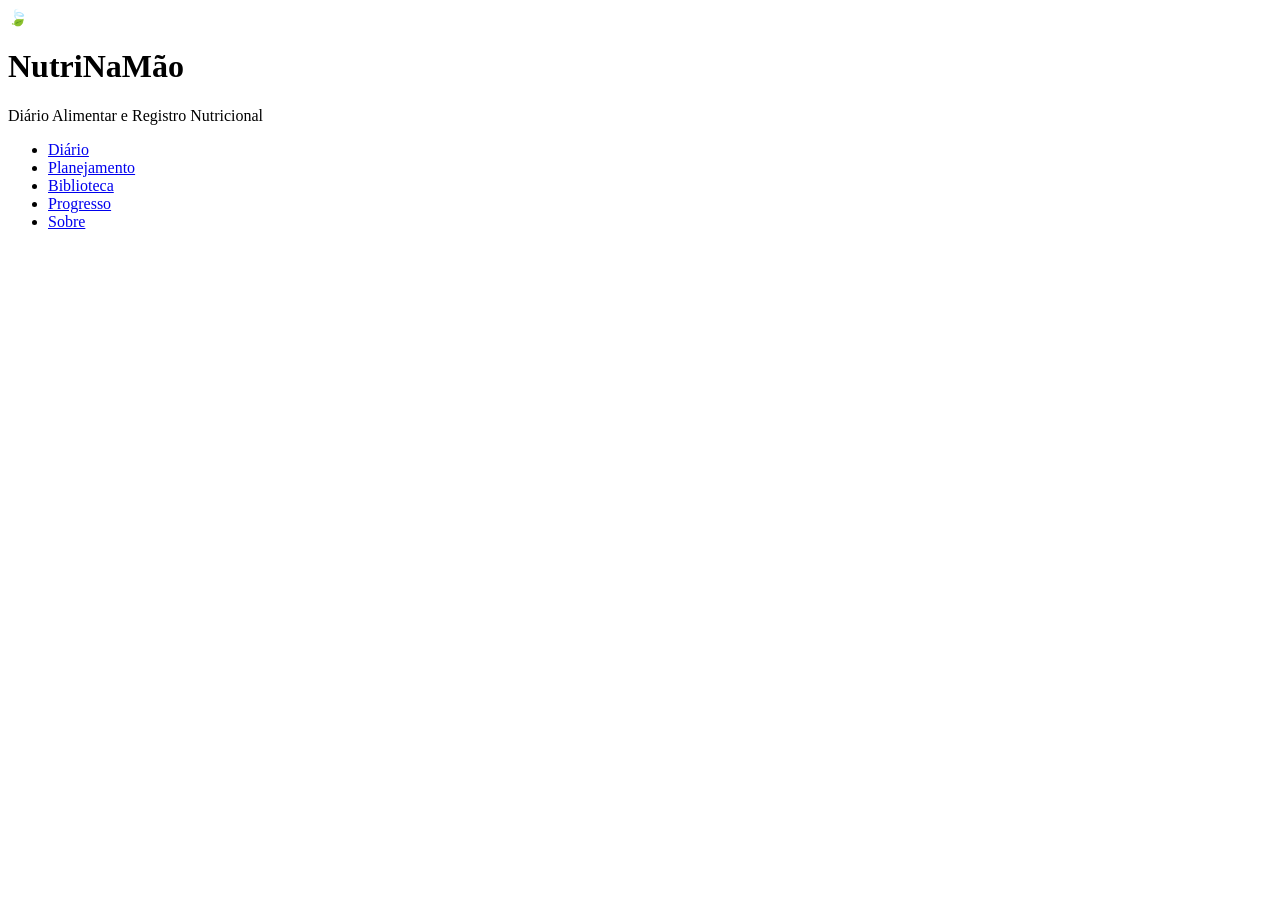
==== biblioteca.html @ c9728d09 "feat: adiciona a página da biblioteca e o corpo inicial" ====
<!DOCTYPE html>
<html lang="pt-BR">
<head>
  <meta charset="UTF-8">
  <meta name="viewport" content="width=device-width, initial-scale=1.0">
  <title>NutriNaMão - Biblioteca Nutricional</title>
</head>
<body>

  <!-- CABEÇALHO / NAVBAR -->
  <header>
    <div>
      <span>🍃</span>
      <h1>NutriNaMão</h1>
      <p>Diário Alimentar e Registro Nutricional</p>
    </div>
    
    <nav>
      <ul>
        <li><a href="index.html">Diário</a></li>
        <li><a href="planejamento.html">Planejamento</a></li>
        <li><a href="biblioteca.html">Biblioteca</a></li>
        <li><a href="#">Progresso</a></li>
        <li><a href="#">Sobre</a></li>
      </ul>
    </nav>
  </header>

  <!-- CONTEÚDO PRINCIPAL -->
  <main>
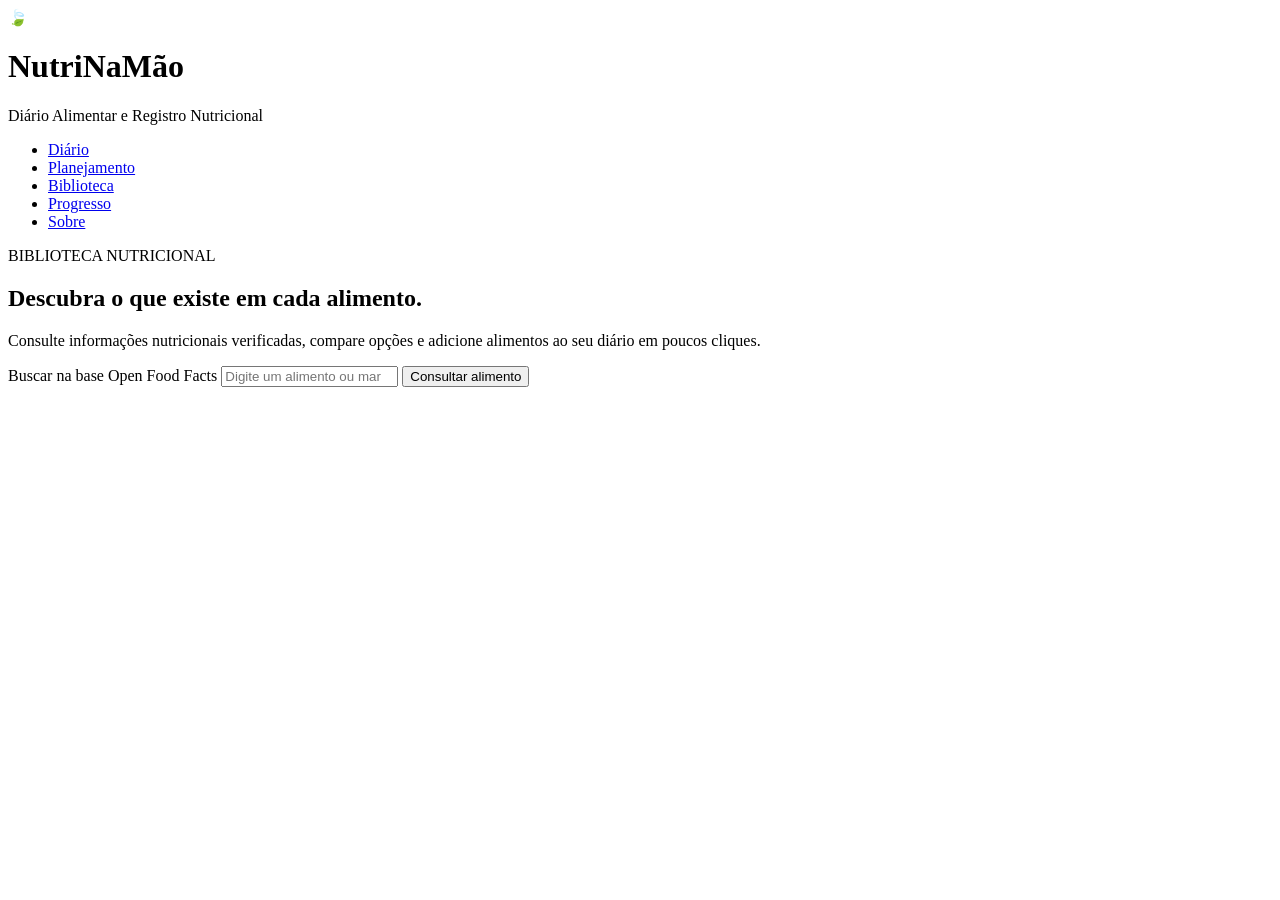
==== commit 7f3136d2: "feat: adiciona cabeçalho e barra de pesquisa" ====
--- a/biblioteca.html
+++ b/biblioteca.html
@@ -27,4 +27,20 @@
   </header>
 
   <!-- CONTEÚDO PRINCIPAL -->
-  <main>+  <main>
+    
+    <!-- CABEÇALHO DA PÁGINA -->
+    <section>
+      <p>BIBLIOTECA NUTRICIONAL</p>
+      <h2>Descubra o que existe em cada alimento.</h2>
+      <p>Consulte informações nutricionais verificadas, compare opções e adicione alimentos ao seu diário em poucos cliques.</p>
+    </section>
+
+    <!-- BARRA DE PESQUISA -->
+    <section>
+      <form>
+        <label for="busca-alimento">Buscar na base Open Food Facts</label>
+        <input type="search" id="busca-alimento" name="busca" placeholder="Digite um alimento ou marca...">
+        <button type="submit">Consultar alimento</button>
+      </form>
+    </section>
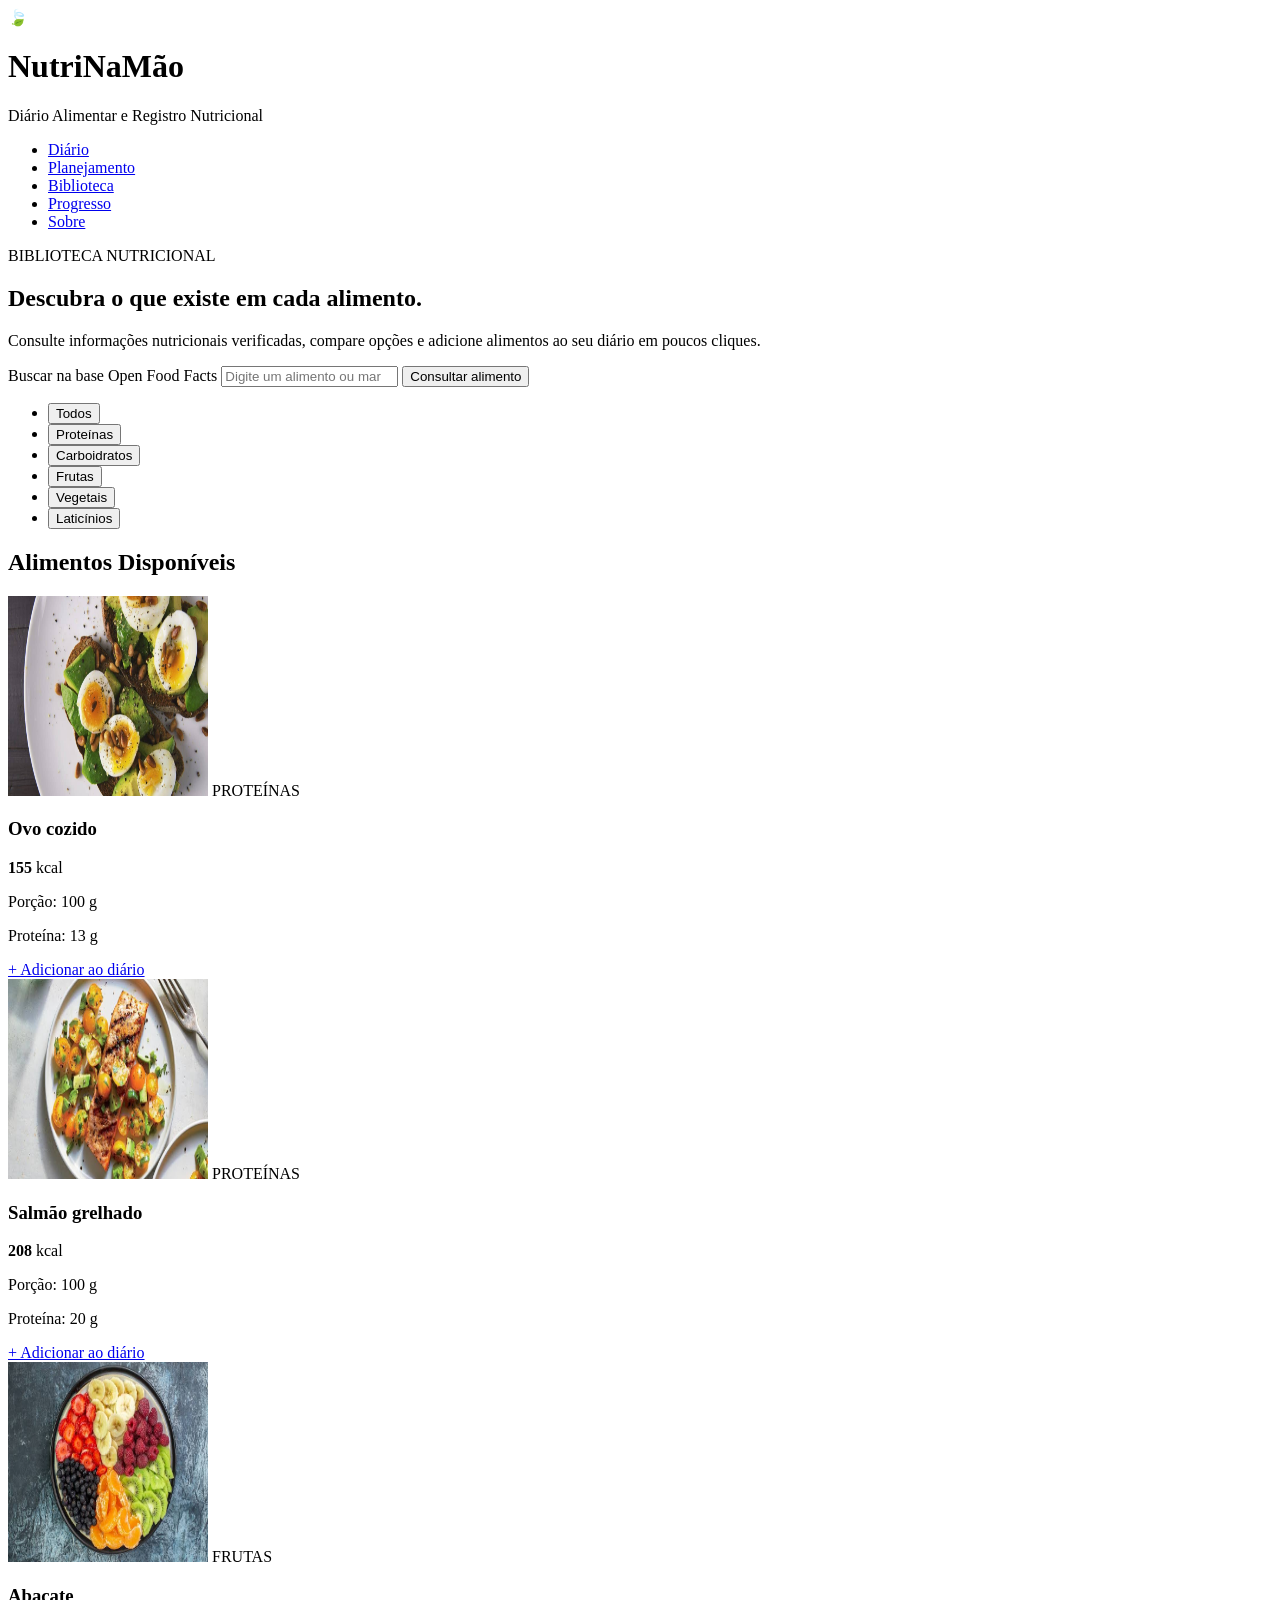
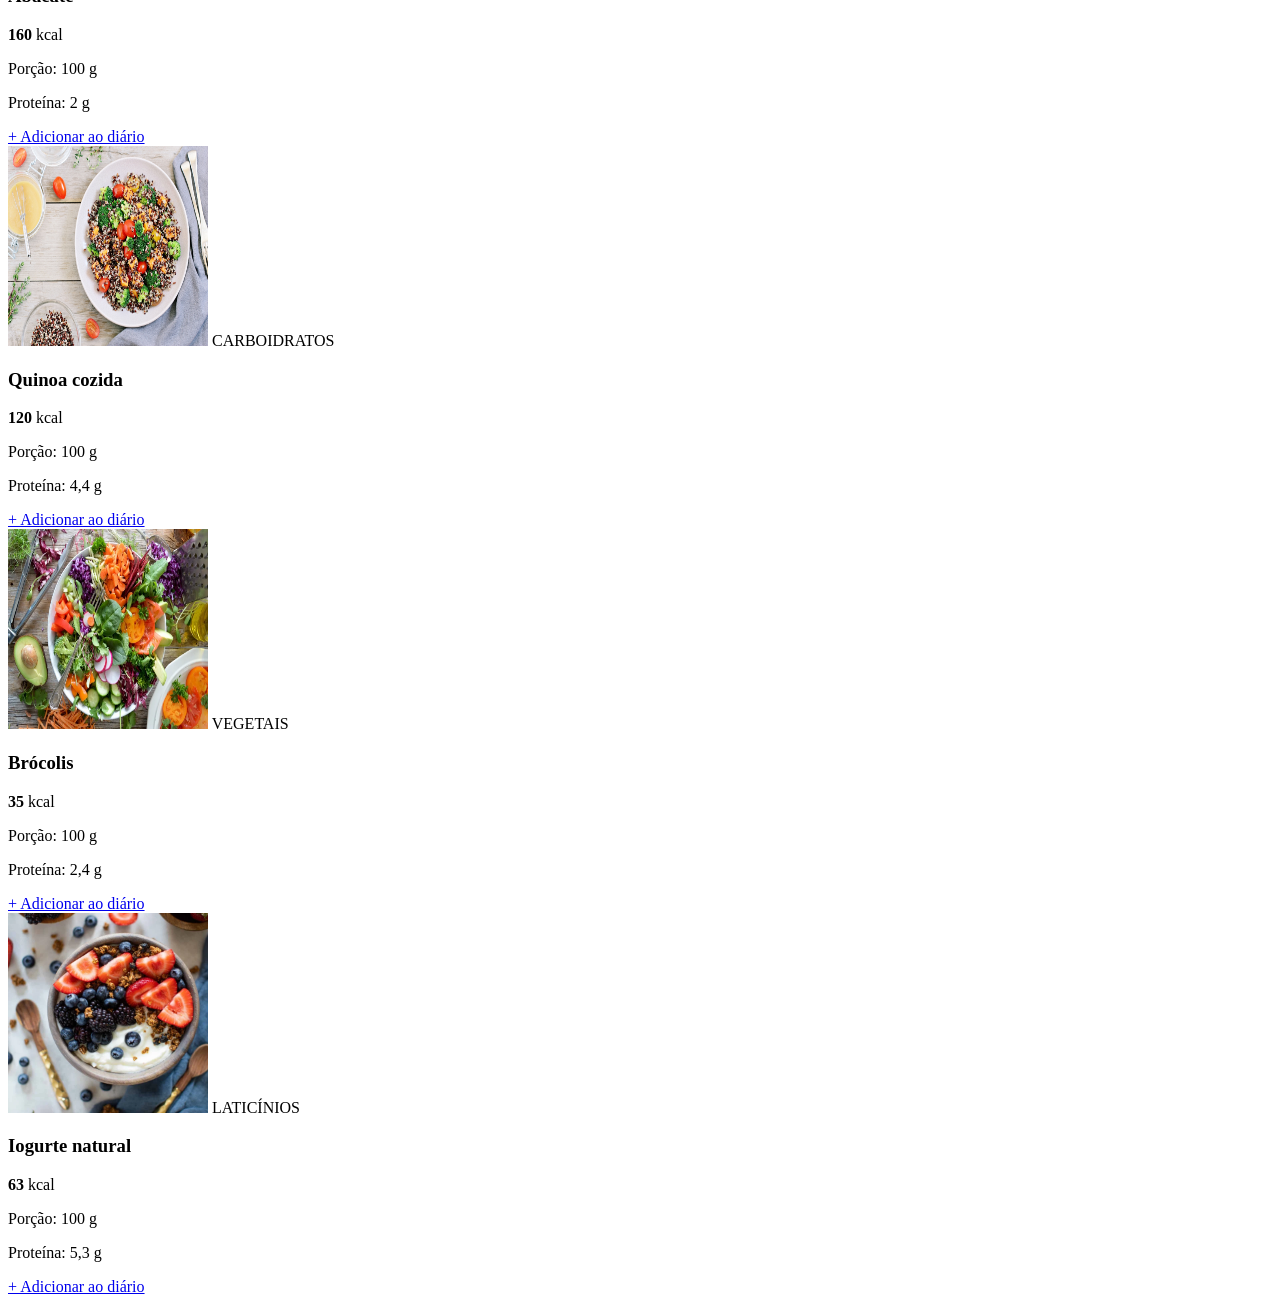
==== commit cbb2c58f: "feat:adiciona filtros de categorias e lista de alimentos" ====
--- a/biblioteca.html
+++ b/biblioteca.html
@@ -20,15 +20,15 @@
         <li><a href="index.html">Diário</a></li>
         <li><a href="planejamento.html">Planejamento</a></li>
         <li><a href="biblioteca.html">Biblioteca</a></li>
-        <li><a href="#">Progresso</a></li>
-        <li><a href="#">Sobre</a></li>
+        <li><a href="progresso.html">Progresso</a></li>
+        <li><a href="sobre.html">Sobre</a></li>
       </ul>
     </nav>
   </header>
 
   <!-- CONTEÚDO PRINCIPAL -->
   <main>
-    
+
     <!-- CABEÇALHO DA PÁGINA -->
     <section>
       <p>BIBLIOTECA NUTRICIONAL</p>
@@ -43,4 +43,92 @@
         <input type="search" id="busca-alimento" name="busca" placeholder="Digite um alimento ou marca...">
         <button type="submit">Consultar alimento</button>
       </form>
-    </section>+    </section>
+
+    <!-- FILTROS DE CATEGORIAS -->
+    <section>
+      <nav>
+        <ul>
+          <li><button type="button">Todos</button></li>
+          <li><button type="button">Proteínas</button></li>
+          <li><button type="button">Carboidratos</button></li>
+          <li><button type="button">Frutas</button></li>
+          <li><button type="button">Vegetais</button></li>
+          <li><button type="button">Laticínios</button></li>
+        </ul>
+      </nav>
+    </section>
+
+    <!-- LISTA DE CARDÁPIOS / ALIMENTOS -->
+    <section>
+      <h2>Alimentos Disponíveis</h2>
+
+      <!-- CARD 1 -->
+      <article>
+        <img src="assets/img/foto6.jpg" alt="Ovo cozido" width="200" height="200">
+        <span>PROTEÍNAS</span>
+        <h3>Ovo cozido</h3>
+        <p><strong>155</strong> kcal</p>
+        <p>Porção: 100 g</p>
+        <p>Proteína: 13 g</p>
+        <a href="index.html#cadastro">+ Adicionar ao diário</a>
+      </article>
+
+      <!-- CARD 2 -->
+      <article>
+        <img src="assets/img/foto7.jpg" alt="Salmão grelhado" width="200" height="200">
+        <span>PROTEÍNAS</span>
+        <h3>Salmão grelhado</h3>
+        <p><strong>208</strong> kcal</p>
+        <p>Porção: 100 g</p>
+        <p>Proteína: 20 g</p>
+        <a href="index.html#cadastro">+ Adicionar ao diário</a>
+      </article>
+
+      <!-- CARD 3 -->
+      <article>
+        <img src="assets/img/foto11.jpg" alt="Abacate" width="200" height="200">
+        <span>FRUTAS</span>
+        <h3>Abacate</h3>
+        <p><strong>160</strong> kcal</p>
+        <p>Porção: 100 g</p>
+        <p>Proteína: 2 g</p>
+        <a href="index.html#cadastro">+ Adicionar ao diário</a>
+      </article>
+
+      <!-- CARD 4 -->
+      <article>
+        <img src="assets/img/foto8.jpg" alt="Quinoa cozida" width="200" height="200">
+        <span>CARBOIDRATOS</span>
+        <h3>Quinoa cozida</h3>
+        <p><strong>120</strong> kcal</p>
+        <p>Porção: 100 g</p>
+        <p>Proteína: 4,4 g</p>
+        <a href="index.html#cadastro">+ Adicionar ao diário</a>
+      </article>
+
+      <!-- CARD 5 -->
+      <article>
+        <img src="assets/img/foto9.jpg" alt="Brócolis" width="200" height="200">
+        <span>VEGETAIS</span>
+        <h3>Brócolis</h3>
+        <p><strong>35</strong> kcal</p>
+        <p>Porção: 100 g</p>
+        <p>Proteína: 2,4 g</p>
+        <a href="index.html#cadastro">+ Adicionar ao diário</a>
+      </article>
+
+      <!-- CARD 6 -->
+      <article>
+        <img src="assets/img/foto10.jpg" alt="Iogurte natural" width="200" height="200">
+        <span>LATICÍNIOS</span>
+        <h3>Iogurte natural</h3>
+        <p><strong>63</strong> kcal</p>
+        <p>Porção: 100 g</p>
+        <p>Proteína: 5,3 g</p>
+        <a href="index.html#cadastro">+ Adicionar ao diário</a>
+      </article>
+
+    </section>
+
+  </main>
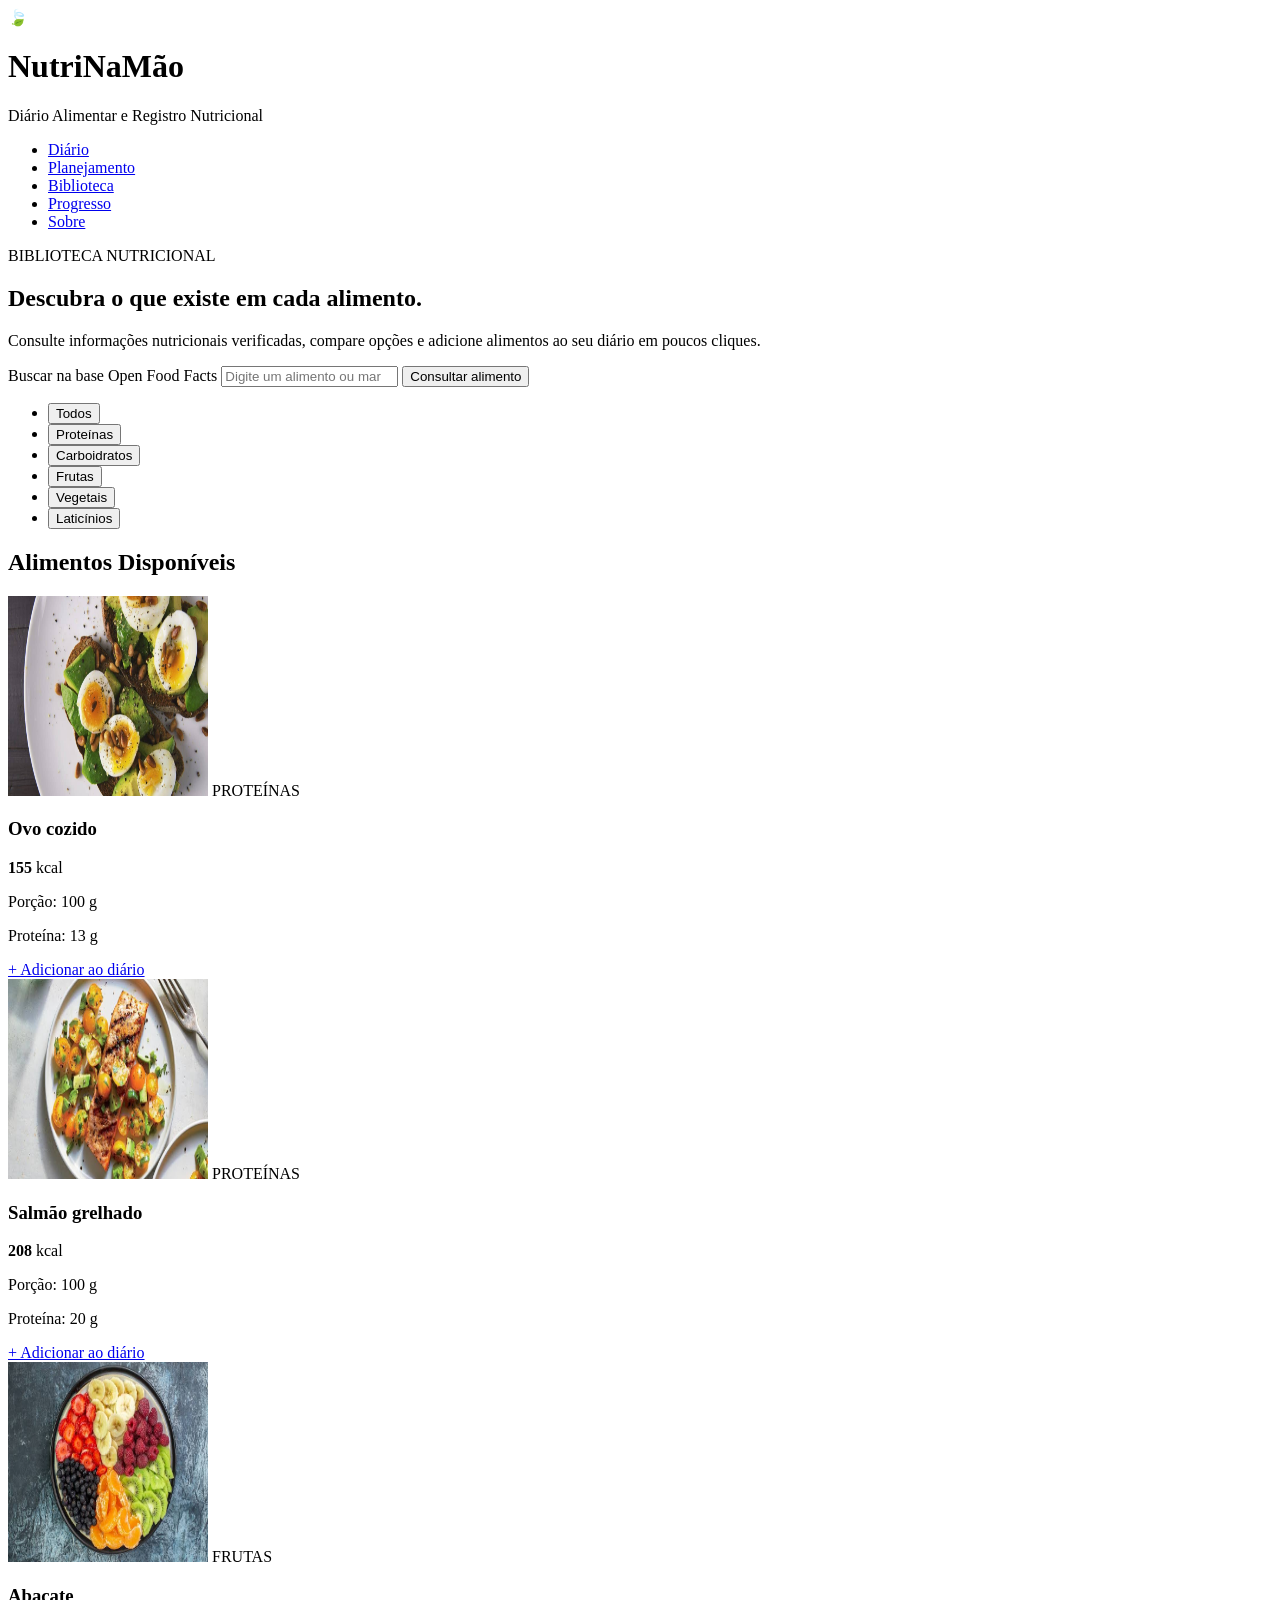
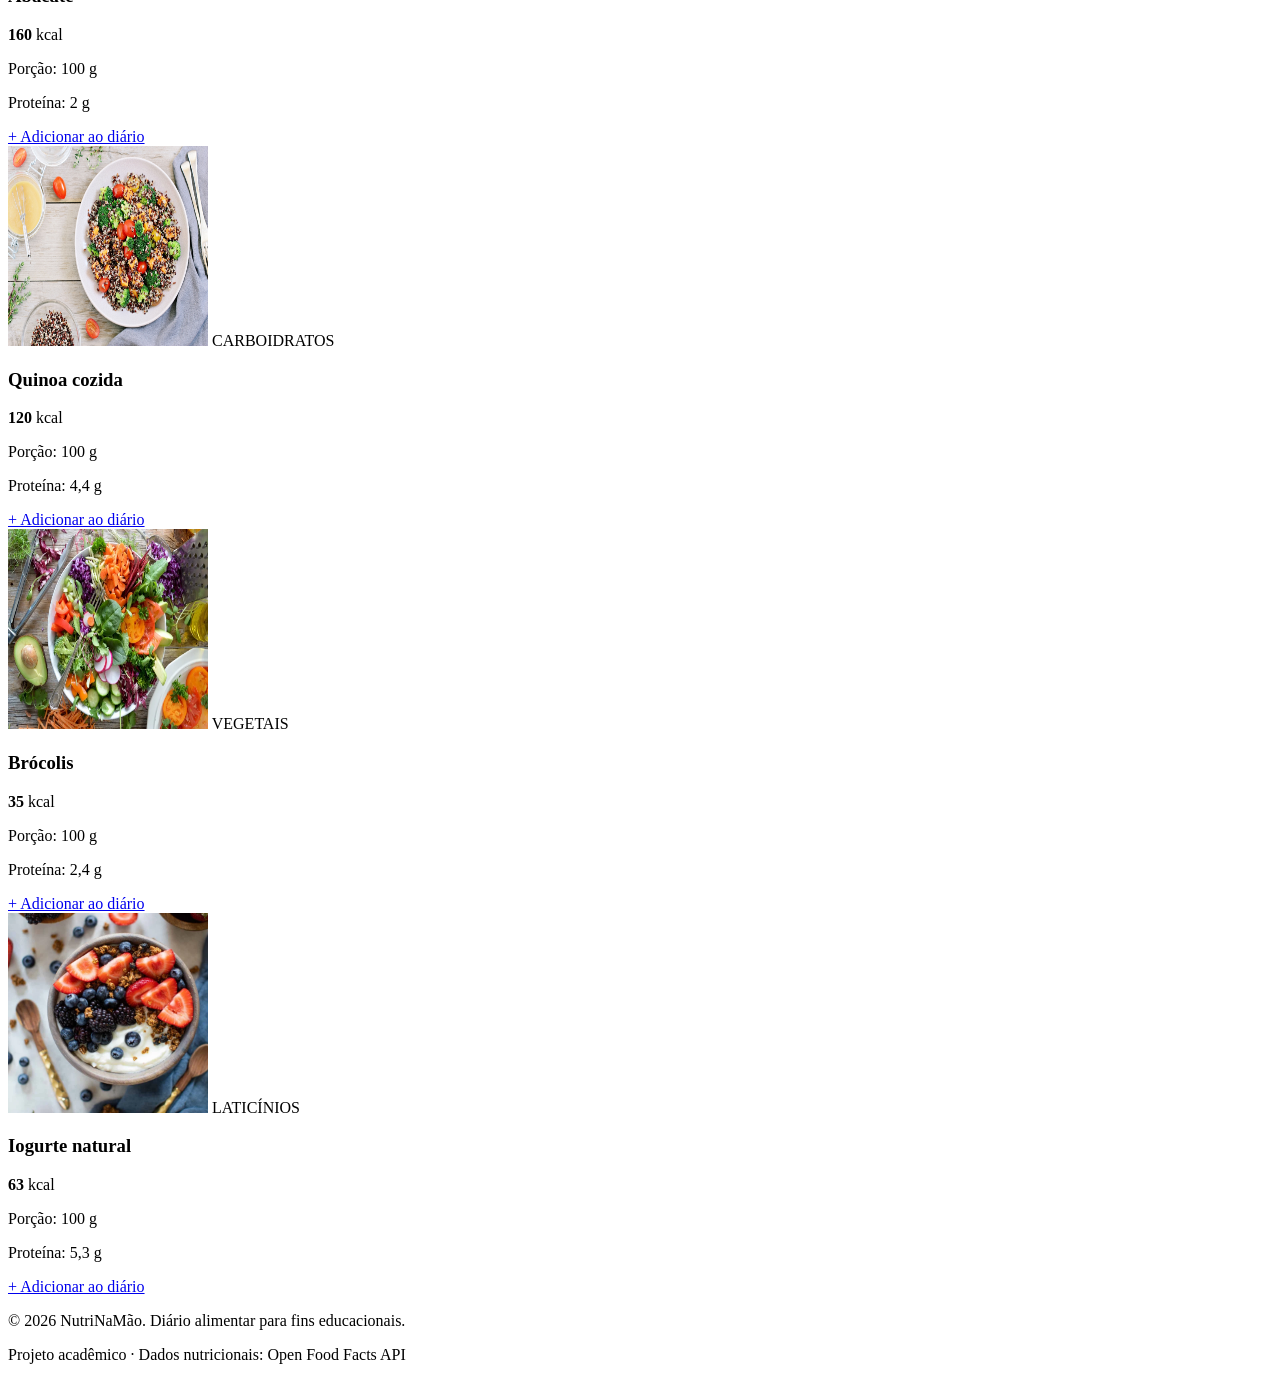
==== commit 98e19b5e: "feat: adiciona o rodape da pagina" ====
--- a/biblioteca.html
+++ b/biblioteca.html
@@ -131,4 +131,13 @@
 
     </section>
 
-  </main>+  </main>
+  
+  <!-- RODAPÉ -->
+  <footer>
+    <p>© 2026 NutriNaMão. Diário alimentar para fins educacionais.</p>
+    <p>Projeto acadêmico · Dados nutricionais: Open Food Facts API</p>
+  </footer>
+
+</body>
+</html>
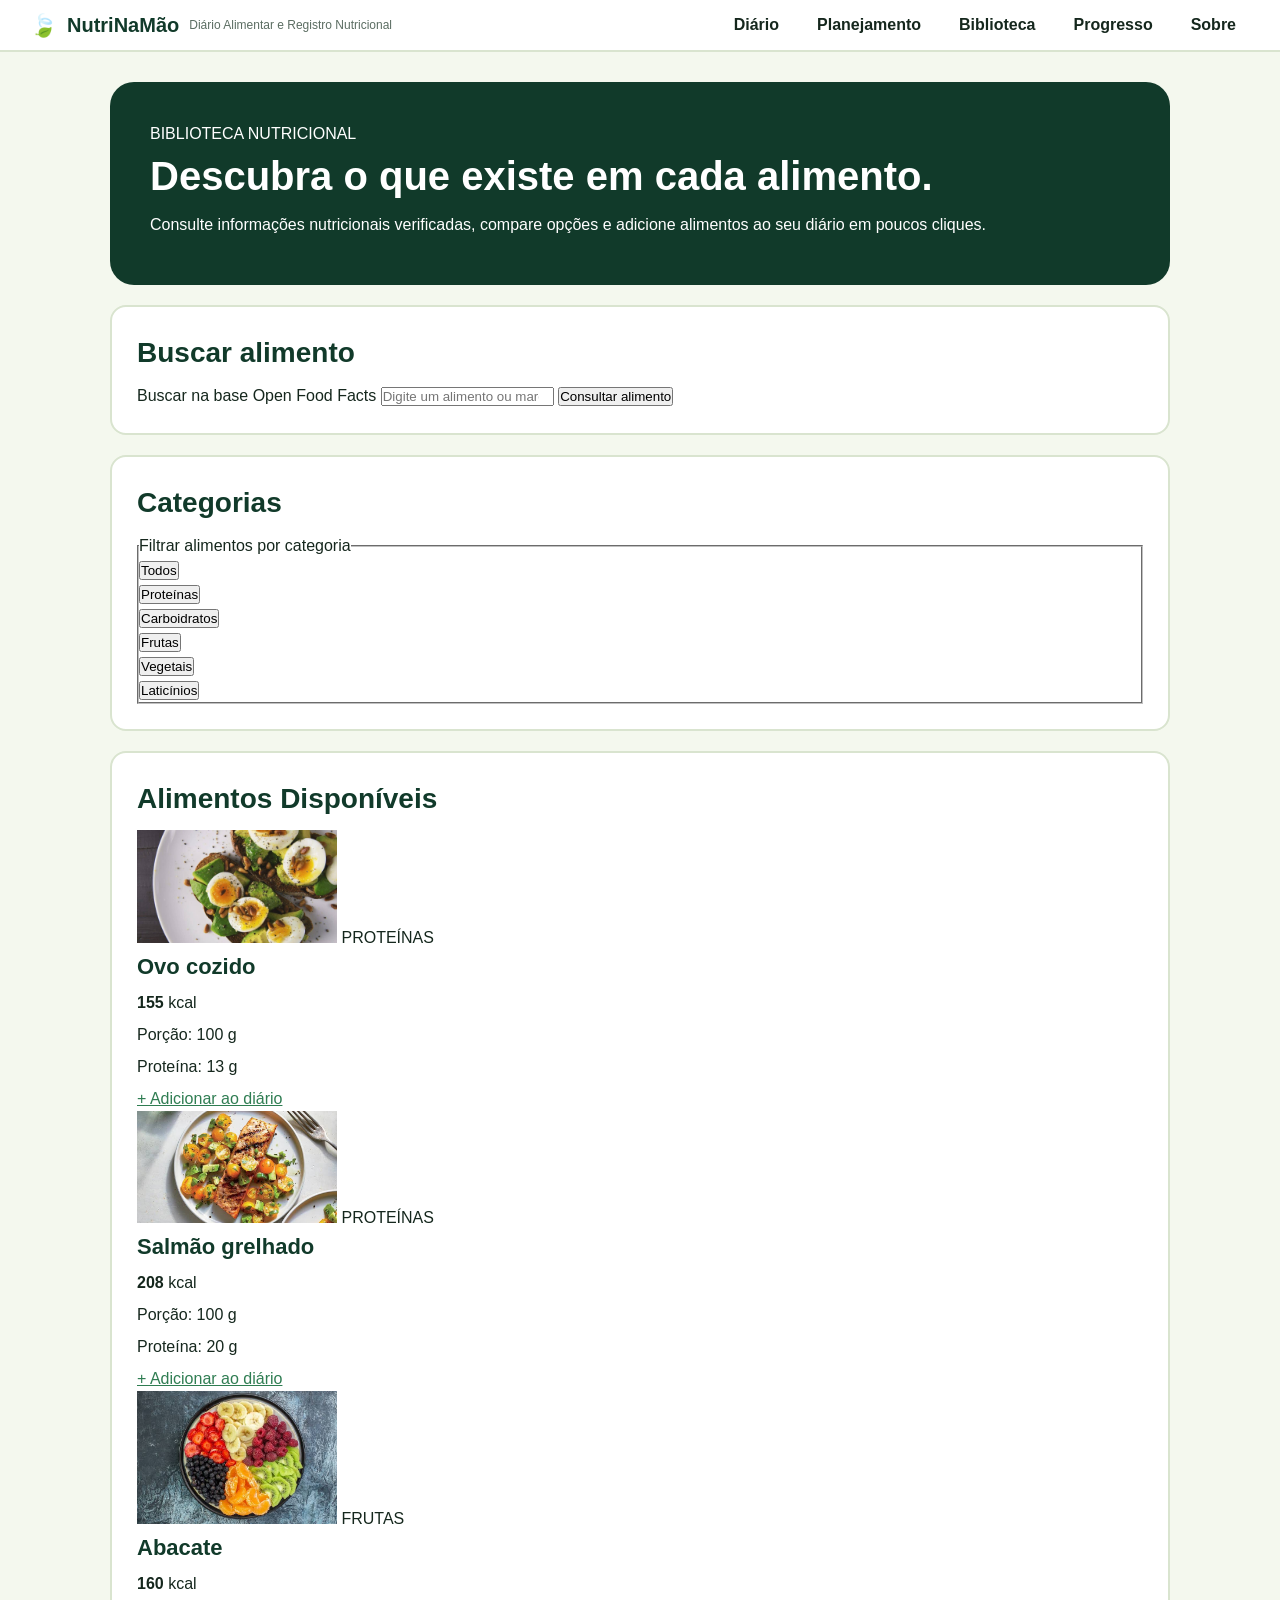
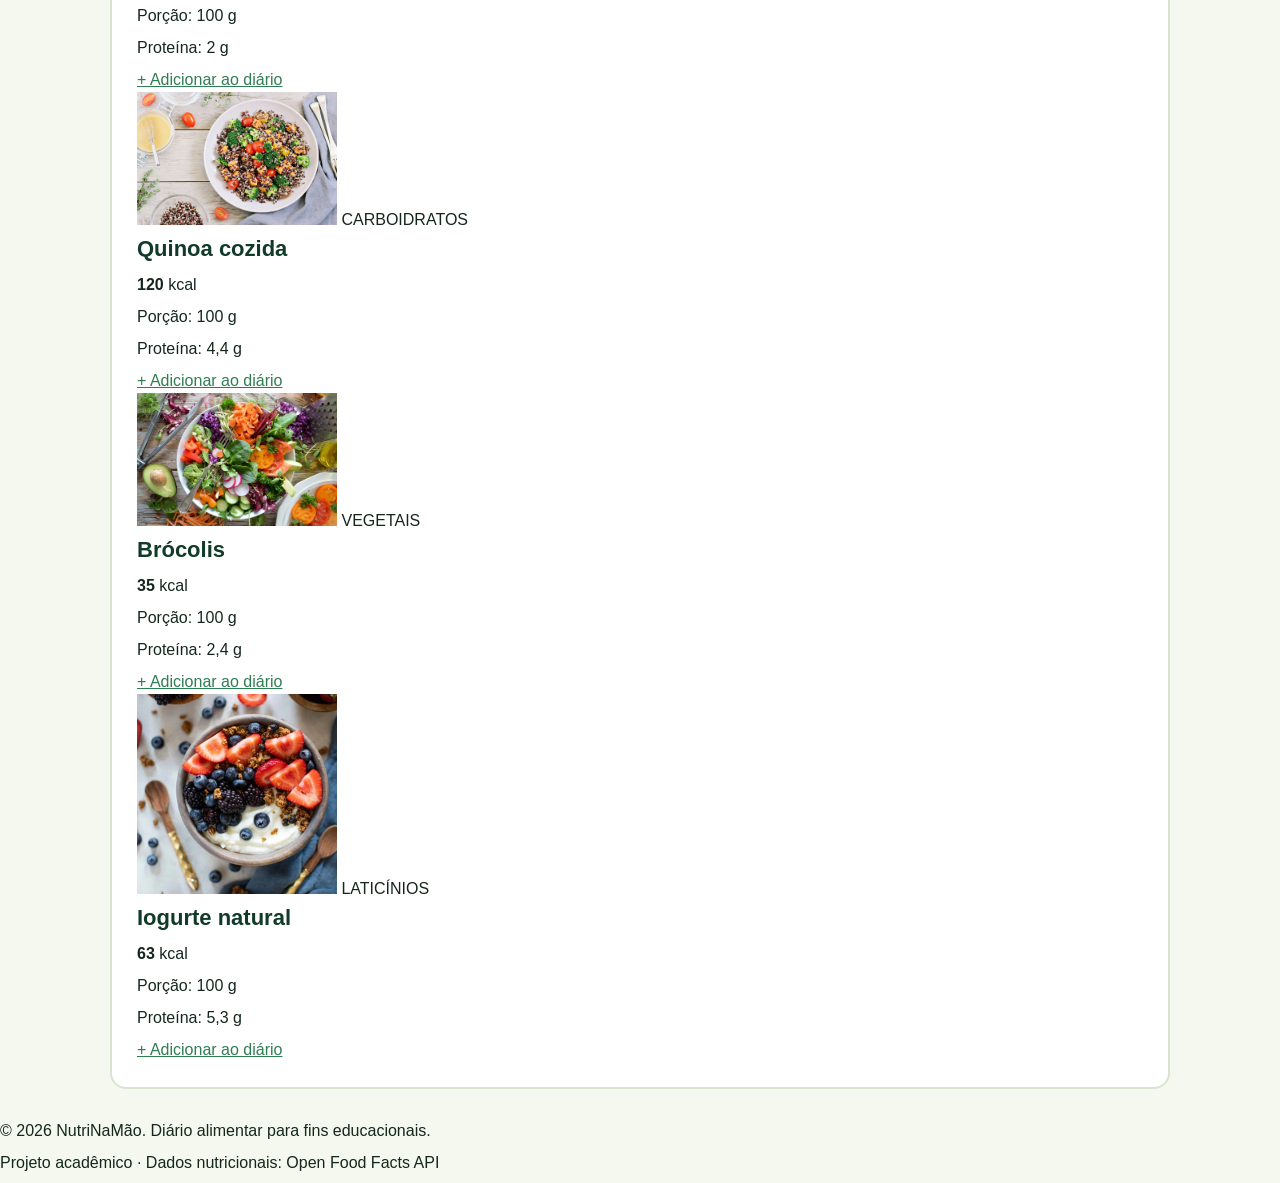
==== commit 872ae838: "feat: alterações no html daa páginas mediante ao feedback do professor, e estrutura o main, cartoes " ====
--- a/biblioteca.html
+++ b/biblioteca.html
@@ -4,6 +4,7 @@
   <meta charset="UTF-8">
   <meta name="viewport" content="width=device-width, initial-scale=1.0">
   <title>NutriNaMão - Biblioteca Nutricional</title>
+  <link rel="stylesheet" href="assets/css/style.css">
 </head>
 <body>
 
@@ -14,8 +15,8 @@
       <h1>NutriNaMão</h1>
       <p>Diário Alimentar e Registro Nutricional</p>
     </div>
-    
-    <nav>
+
+    <nav aria-label="Menu principal">
       <ul>
         <li><a href="index.html">Diário</a></li>
         <li><a href="planejamento.html">Planejamento</a></li>
@@ -38,7 +39,8 @@
 
     <!-- BARRA DE PESQUISA -->
     <section>
-      <form>
+      <h2>Buscar alimento</h2>
+      <form action="#" method="get">
         <label for="busca-alimento">Buscar na base Open Food Facts</label>
         <input type="search" id="busca-alimento" name="busca" placeholder="Digite um alimento ou marca...">
         <button type="submit">Consultar alimento</button>
@@ -47,7 +49,9 @@
 
     <!-- FILTROS DE CATEGORIAS -->
     <section>
-      <nav>
+      <h2>Categorias</h2>
+      <fieldset>
+        <legend>Filtrar alimentos por categoria</legend>
         <ul>
           <li><button type="button">Todos</button></li>
           <li><button type="button">Proteínas</button></li>
@@ -56,11 +60,11 @@
           <li><button type="button">Vegetais</button></li>
           <li><button type="button">Laticínios</button></li>
         </ul>
-      </nav>
+      </fieldset>
     </section>
 
-    <!-- LISTA DE CARDÁPIOS / ALIMENTOS -->
-    <section>
+    <!-- LISTA DE ALIMENTOS -->
+    <section class="cards">
       <h2>Alimentos Disponíveis</h2>
 
       <!-- CARD 1 -->
@@ -128,14 +132,13 @@
         <p>Proteína: 5,3 g</p>
         <a href="index.html#cadastro">+ Adicionar ao diário</a>
       </article>
-
     </section>
 
   </main>
-  
+
   <!-- RODAPÉ -->
   <footer>
-    <p>© 2026 NutriNaMão. Diário alimentar para fins educacionais.</p>
+    <p>&copy; 2026 NutriNaMão. Diário alimentar para fins educacionais.</p>
     <p>Projeto acadêmico · Dados nutricionais: Open Food Facts API</p>
   </footer>
 
--- a/assets/css/style.css
+++ b/assets/css/style.css
@@ -0,0 +1,168 @@
+/* ---------- Geral ---------- */
+* {
+  margin: 0;
+  padding: 0;
+  box-sizing: border-box;
+}
+
+body {
+  font-family: "Trebuchet MS", Arial, sans-serif;
+  font-size: 16px;
+  line-height: 1.5;
+  background-color: #f4f8ee;
+  color: #15271d;
+}
+
+h1, h2, h3, h4 {
+  color: #113a2a;
+}
+
+h2 { font-size: 28px; margin-bottom: 10px; }
+h3 { font-size: 22px; margin-bottom: 8px; }
+h4 { font-size: 18px; } 
+
+p { margin-bottom: 8px; }
+
+ul, ol { list-style: none; }
+
+a { color: #2f7d52; }
+
+img {
+  max-width: 100%;
+  height: auto;        /* mantém a proporção da foto (sem esticar) */
+}
+
+/* ---------- Cabeçalho e menu ---------- */
+header {
+  background-color: #ffffff;
+  border-bottom: 2px solid #d9e4cf;
+  padding: 8px 30px;
+  display: flex;                 /* flexbox: logo de um lado, menu do outro */
+  justify-content: space-between;
+  align-items: center;
+  flex-wrap: wrap;
+  gap: 10px;
+}
+
+header div {
+  display: flex;
+  align-items: center;
+  flex-wrap: wrap;
+  gap: 10px;
+}
+
+header span { font-size: 22px; }
+header h1 { font-size: 20px; }
+header p { font-size: 12px; color: #5b6d62; margin: 0; }
+
+nav ul {
+  display: flex;
+  flex-wrap: wrap;
+  gap: 10px;
+}
+
+header nav a {
+  display: block;
+  padding: 5px 14px;
+  border-radius: 20px;
+  color: #15271d;
+  text-decoration: none;
+  font-weight: bold;
+}
+
+header nav a:hover {
+  background-color: #cbe56a;
+}
+
+/* ---------- Área principal (grid de 2 colunas) ---------- */
+main {
+  max-width: 1100px;
+  margin: 30px auto;
+  padding: 0 20px;
+  display: flex;
+  flex-direction: column;
+  gap: 20px;
+}
+
+/* ---------- Cartões (todas as seções) ---------- */
+section {
+  background-color: #ffffff;
+  border: 2px solid #d9e4cf;
+  border-radius: 16px;
+  padding: 25px;
+}
+
+/* ---------- Bloco de abertura (primeira seção de cada página) ---------- */
+main > section:first-child {
+  background-color: #113a2a;
+  color: #ffffff;
+  border: none;
+  border-radius: 24px;
+  padding: 40px;
+}
+
+main > section:first-child h2 {
+  color: #ffffff;
+  font-size: 40px;
+  line-height: 1.1;
+  margin-bottom: 15px;
+}
+
+main > section:first-child a {
+  display: inline-block;
+  background-color: #cbe56a;
+  color: #113a2a;
+  padding: 12px 24px;
+  border-radius: 30px;
+  text-decoration: none;
+  font-weight: bold;
+  margin: 10px 10px 0 0;
+}
+
+/* sobre.html: foto direto dentro da seção */
+section > img {
+  width: 100%;
+  max-width: 420px;
+  border-radius: 20px;
+  margin-top: 20px;
+}
+
+/* index.html: etiquetas, foto em arco e pontuação */
+#diario span {
+  display: inline-block;
+  background-color: #cbe56a;
+  color: #113a2a;
+  padding: 5px 14px;
+  border-radius: 20px;
+  font-size: 14px;
+  font-weight: bold;
+  margin: 0 8px 10px 0;
+}
+
+/* grid de 2 colunas: texto na esquerda, foto na direita */
+#diario {
+  display: grid;
+  grid-template-columns: 1.2fr 1fr;
+  column-gap: 40px;
+  align-items: center;
+}
+
+#diario > * {
+  grid-column: 1;                 /* tudo vai para a coluna da esquerda... */
+}
+
+#diario > div:last-child {
+  grid-column: 2;                 /* ...menos a foto, que vai para a direita */
+  grid-row: 1 / 6;                /* e ocupa a altura de todo o texto */
+}
+
+/* "OLÁ, MARIANA" */
+#diario > p:first-of-type {
+  color: #cbe56a;
+  font-weight: bold;
+}
+
+#diario img {
+  width: 100%;
+  border-radius: 20px;            /* cantos arredondados */
+}
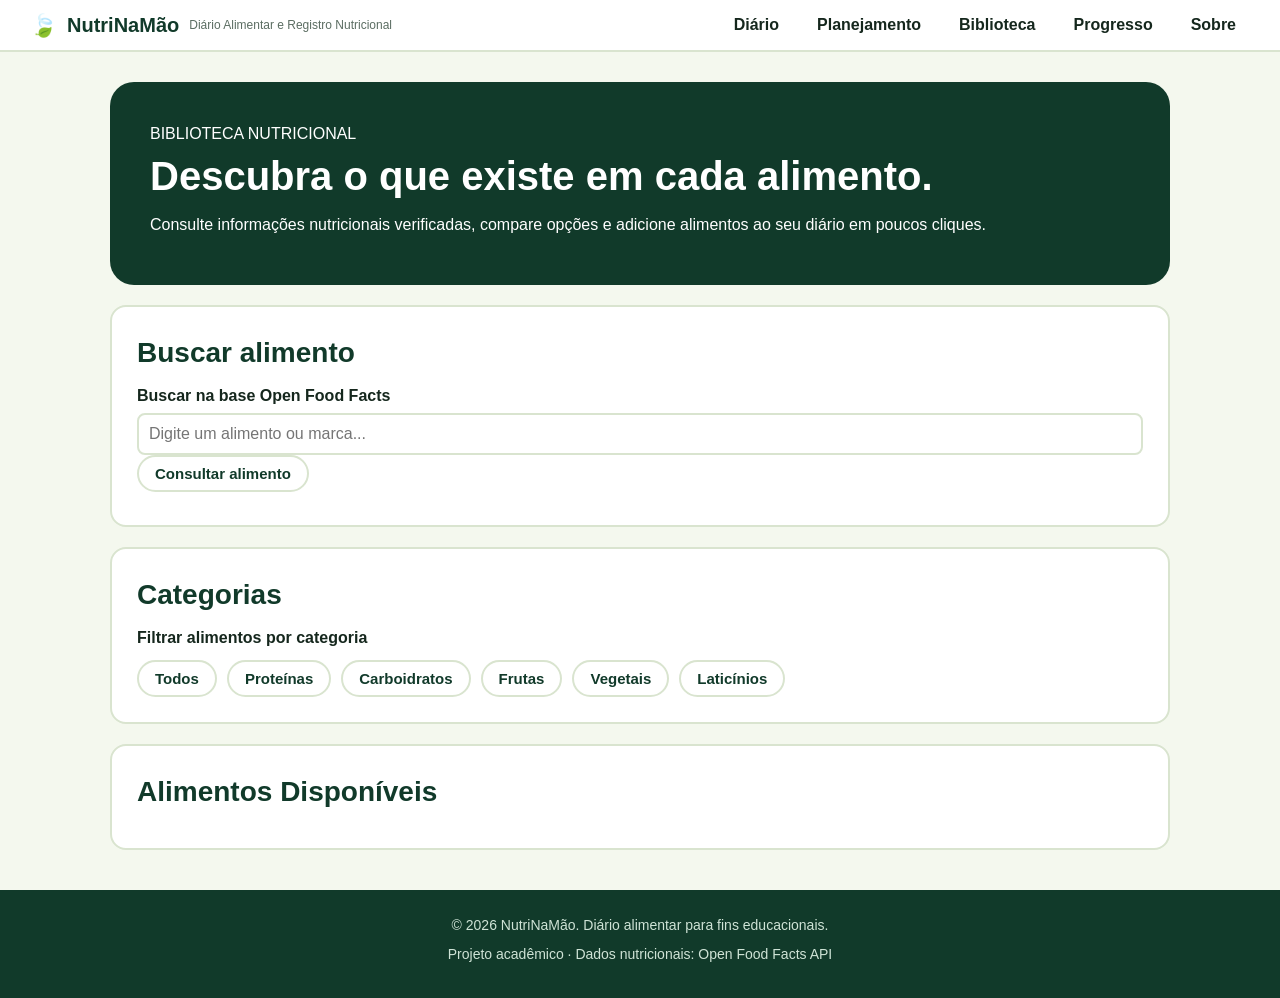
==== commit 12502763: "feat(biblioteca): prepara página para busca na API e cards dinâmicos" ====
--- a/biblioteca.html
+++ b/biblioteca.html
@@ -37,14 +37,15 @@
       <p>Consulte informações nutricionais verificadas, compare opções e adicione alimentos ao seu diário em poucos cliques.</p>
     </section>
 
-    <!-- BARRA DE PESQUISA -->
+    <!-- BARRA DE PESQUISA (consulta a API Open Food Facts) -->
     <section>
       <h2>Buscar alimento</h2>
-      <form action="#" method="get">
+      <form id="form-busca" action="#" method="get">
         <label for="busca-alimento">Buscar na base Open Food Facts</label>
         <input type="search" id="busca-alimento" name="busca" placeholder="Digite um alimento ou marca...">
         <button type="submit">Consultar alimento</button>
       </form>
+      <p id="status-busca" role="status" aria-live="polite"></p>
     </section>
 
     <!-- FILTROS DE CATEGORIAS -->
@@ -53,85 +54,23 @@
       <fieldset>
         <legend>Filtrar alimentos por categoria</legend>
         <ul>
-          <li><button type="button">Todos</button></li>
-          <li><button type="button">Proteínas</button></li>
-          <li><button type="button">Carboidratos</button></li>
-          <li><button type="button">Frutas</button></li>
-          <li><button type="button">Vegetais</button></li>
-          <li><button type="button">Laticínios</button></li>
+          <li><button type="button" data-categoria="todos">Todos</button></li>
+          <li><button type="button" data-categoria="proteinas">Proteínas</button></li>
+          <li><button type="button" data-categoria="carboidratos">Carboidratos</button></li>
+          <li><button type="button" data-categoria="frutas">Frutas</button></li>
+          <li><button type="button" data-categoria="vegetais">Vegetais</button></li>
+          <li><button type="button" data-categoria="laticinios">Laticínios</button></li>
         </ul>
       </fieldset>
     </section>
 
-    <!-- LISTA DE ALIMENTOS -->
-    <section class="cards">
-      <h2>Alimentos Disponíveis</h2>
+    <!-- FEEDBACK AO ADICIONAR AO DIÁRIO -->
+    <div id="mensagem" role="status" aria-live="polite" hidden></div>
 
-      <!-- CARD 1 -->
-      <article>
-        <img src="assets/img/foto6.jpg" alt="Ovo cozido" width="200" height="200">
-        <span>PROTEÍNAS</span>
-        <h3>Ovo cozido</h3>
-        <p><strong>155</strong> kcal</p>
-        <p>Porção: 100 g</p>
-        <p>Proteína: 13 g</p>
-        <a href="index.html#cadastro">+ Adicionar ao diário</a>
-      </article>
-
-      <!-- CARD 2 -->
-      <article>
-        <img src="assets/img/foto7.jpg" alt="Salmão grelhado" width="200" height="200">
-        <span>PROTEÍNAS</span>
-        <h3>Salmão grelhado</h3>
-        <p><strong>208</strong> kcal</p>
-        <p>Porção: 100 g</p>
-        <p>Proteína: 20 g</p>
-        <a href="index.html#cadastro">+ Adicionar ao diário</a>
-      </article>
-
-      <!-- CARD 3 -->
-      <article>
-        <img src="assets/img/foto11.jpg" alt="Abacate" width="200" height="200">
-        <span>FRUTAS</span>
-        <h3>Abacate</h3>
-        <p><strong>160</strong> kcal</p>
-        <p>Porção: 100 g</p>
-        <p>Proteína: 2 g</p>
-        <a href="index.html#cadastro">+ Adicionar ao diário</a>
-      </article>
-
-      <!-- CARD 4 -->
-      <article>
-        <img src="assets/img/foto8.jpg" alt="Quinoa cozida" width="200" height="200">
-        <span>CARBOIDRATOS</span>
-        <h3>Quinoa cozida</h3>
-        <p><strong>120</strong> kcal</p>
-        <p>Porção: 100 g</p>
-        <p>Proteína: 4,4 g</p>
-        <a href="index.html#cadastro">+ Adicionar ao diário</a>
-      </article>
-
-      <!-- CARD 5 -->
-      <article>
-        <img src="assets/img/foto9.jpg" alt="Brócolis" width="200" height="200">
-        <span>VEGETAIS</span>
-        <h3>Brócolis</h3>
-        <p><strong>35</strong> kcal</p>
-        <p>Porção: 100 g</p>
-        <p>Proteína: 2,4 g</p>
-        <a href="index.html#cadastro">+ Adicionar ao diário</a>
-      </article>
-
-      <!-- CARD 6 -->
-      <article>
-        <img src="assets/img/foto10.jpg" alt="Iogurte natural" width="200" height="200">
-        <span>LATICÍNIOS</span>
-        <h3>Iogurte natural</h3>
-        <p><strong>63</strong> kcal</p>
-        <p>Porção: 100 g</p>
-        <p>Proteína: 5,3 g</p>
-        <a href="index.html#cadastro">+ Adicionar ao diário</a>
-      </article>
+    <!-- LISTA DE ALIMENTOS (gerada pelo JavaScript) -->
+    <section>
+      <h2 id="titulo-lista">Alimentos Disponíveis</h2>
+      <div class="cards" id="lista-alimentos"></div>
     </section>
 
   </main>
@@ -142,5 +81,6 @@
     <p>Projeto acadêmico · Dados nutricionais: Open Food Facts API</p>
   </footer>
 
+  <script src="assets/js/app.js"></script>
 </body>
 </html>
--- a/assets/css/style.css
+++ b/assets/css/style.css
@@ -1,4 +1,3 @@
-/* ---------- Geral ---------- */
 * {
   margin: 0;
   padding: 0;
@@ -19,7 +18,7 @@
 
 h2 { font-size: 28px; margin-bottom: 10px; }
 h3 { font-size: 22px; margin-bottom: 8px; }
-h4 { font-size: 18px; } 
+h4 { font-size: 18px; }
 
 p { margin-bottom: 8px; }
 
@@ -29,7 +28,7 @@
 
 img {
   max-width: 100%;
-  height: auto;        /* mantém a proporção da foto (sem esticar) */
+  height: auto;       /* mantém a proporção da foto (sem esticar) */
 }
 
 /* ---------- Cabeçalho e menu ---------- */
@@ -74,7 +73,7 @@
   background-color: #cbe56a;
 }
 
-/* ---------- Área principal (grid de 2 colunas) ---------- */
+/* ---------- Área principal (blocos um embaixo do outro) ---------- */
 main {
   max-width: 1100px;
   margin: 30px auto;
@@ -127,7 +126,7 @@
   margin-top: 20px;
 }
 
-/* index.html: etiquetas, foto em arco e pontuação */
+/* index.html: etiquetas, foto e pontuação */
 #diario span {
   display: inline-block;
   background-color: #cbe56a;
@@ -165,4 +164,478 @@
 #diario img {
   width: 100%;
   border-radius: 20px;            /* cantos arredondados */
-}+}
+
+/* cartão da pontuação, embaixo da foto */
+#diario div div {
+  display: block;
+  background-color: #ffffff;
+  color: #113a2a;
+  padding: 10px 20px;
+  border-radius: 12px;
+  margin-top: 12px;
+}
+
+#diario div div p { color: #5b6d62; margin: 0; }
+
+/* ---------- Números em destaque ---------- */
+p strong {
+  font-size: 26px;
+  color: #113a2a;
+}
+
+/* ---------- Cartões pequenos (article) ---------- */
+article {
+  background-color: #f4f8ee;
+  border-radius: 12px;
+  padding: 20px;
+  margin-bottom: 12px;
+}
+
+article p { color: #5b6d62; }
+
+article span, time {
+  display: inline-block;
+  background-color: #e9f3bf;
+  color: #113a2a;
+  padding: 2px 10px;
+  border-radius: 12px;
+  font-size: 14px;
+  font-weight: bold;
+}
+
+article h3, article h4 {
+  font-size: 20px;
+  margin: 8px 0;
+}
+
+article button { margin-top: 8px; }
+
+/* lista dentro do cartão (gráficos de calorias) */
+article li {
+  display: flex;
+  justify-content: space-between;
+  padding: 6px 0;
+  border-bottom: 1px dashed #d9e4cf;
+}
+
+/* index.html: métricas em grid de 4 colunas */
+#metricas {
+  display: grid;
+  grid-template-columns: repeat(4, 1fr);
+  gap: 15px;
+}
+
+#metricas h2 { grid-column: 1 / -1; }
+
+#metricas article { margin-bottom: 0; }
+
+/* classe opcional: cartões lado a lado (veja instruções) */
+.cards {
+  display: grid;
+  grid-template-columns: repeat(2, 1fr);
+  gap: 15px;
+}
+
+.cards h2 { grid-column: 1 / -1; }
+
+.cards article { margin-bottom: 0; }
+
+/* ---------- Barra de progresso ---------- */
+progress {
+  width: 100%;
+  height: 12px;
+}
+
+/* ---------- Listas em formato de etiqueta ---------- */
+section > ul {
+  display: flex;
+  flex-wrap: wrap;
+  gap: 10px;
+  margin-top: 12px;
+}
+
+section > ul li {
+  background-color: #e9f3bf;
+  padding: 5px 14px;
+  border-radius: 20px;
+}
+
+section > ul li button {
+  background: none;
+  border: none;
+  padding: 4px 0;
+  color: #113a2a;
+}
+
+/* ---------- Formulários ---------- */
+label {
+  display: block;
+  font-weight: bold;
+  margin-bottom: 5px;
+}
+
+input, select {
+  width: 100%;
+  padding: 10px;
+  border: 2px solid #d9e4cf;
+  border-radius: 8px;
+  font-size: 16px;
+  background-color: #ffffff;
+}
+
+input:focus, select:focus {
+  outline: none;
+  border-color: #2f7d52;
+}
+
+#cadastro form {
+  display: grid;
+  grid-template-columns: 1fr 1fr;
+  gap: 15px;
+  margin-top: 15px;
+}
+
+#cadastro form button {
+  grid-column: 1 / -1;
+}
+
+/* filtros da lista de refeições */
+#listagem form {
+  display: flex;
+  flex-wrap: wrap;
+  align-items: flex-end;
+  gap: 10px;
+  margin: 15px 0;
+}
+
+/* cada rótulo + campo fica dentro de uma div */
+#listagem form div {
+  flex: 1 1 180px;
+}
+
+/* ---------- Filtros agrupados (biblioteca) ---------- */
+fieldset {
+  border: none;
+}
+
+legend {
+  font-weight: bold;
+  margin-bottom: 10px;
+}
+
+fieldset ul {
+  display: flex;
+  flex-wrap: wrap;
+  gap: 10px;
+}
+
+/* foto dentro dos cartões */
+article > img {
+  border-radius: 12px;
+  margin-bottom: 8px;
+}
+
+/* ---------- Botões ---------- */
+button {
+  background-color: #ffffff;
+  color: #113a2a;
+  border: 2px solid #d9e4cf;
+  border-radius: 20px;
+  padding: 8px 16px;
+  font-size: 15px;
+  font-weight: bold;
+  cursor: pointer;
+}
+
+button:hover {
+  background-color: #cbe56a;
+}
+
+/* botões principais */
+#cadastro button, #listagem form button, #relatorio button {
+  background-color: #113a2a;
+  color: #ffffff;
+  border-color: #113a2a;
+  padding: 12px 28px;
+}
+
+#cadastro button:hover, #listagem form button:hover, #relatorio button:hover {
+  background-color: #2f7d52;
+}
+
+/* botão "Excluir" (o último de cada grupo) */
+td button:last-child, #detalhes button:last-child {
+  color: #b3345a;
+}
+
+td button, #detalhes button {
+  padding: 5px 12px;
+  font-size: 14px;
+  margin-right: 5px;
+}
+
+/* menu dos dias (planejamento) */
+main nav button {
+  padding: 10px 16px;
+}
+
+main nav strong {
+  background-color: #cbe56a;
+  padding: 2px 8px;
+  border-radius: 10px;
+}
+
+/* ---------- Tabelas ---------- */
+table {
+  width: 100%;
+  border-collapse: collapse;
+  margin-top: 15px;
+}
+
+table, th, td {
+  border: none;               /* tira a borda feita pelo border="1" do HTML */
+}
+
+th {
+  background-color: #f4f8ee;
+  text-align: left;
+  padding: 10px;
+  color: #5b6d62;
+}
+
+td {
+  padding: 10px;
+  border-bottom: 1px solid #d9e4cf;
+}
+
+td img {
+  width: 60px;
+  height: 60px;
+  object-fit: cover;
+  border-radius: 10px;
+}
+
+/* ---------- Listas de definição (dl) ---------- */
+dl {
+  display: grid;
+  grid-template-columns: 1fr 1fr;
+  margin: 15px 0;
+}
+
+dt, dd {
+  padding: 8px 0;
+  border-bottom: 1px solid #d9e4cf;
+}
+
+dd {
+  font-weight: bold;
+  text-align: right;
+  color: #113a2a;
+}
+
+/* ---------- Detalhes e resumo (index) ---------- */
+#detalhes small {
+  display: inline-block;
+  background-color: #e9f3bf;
+  padding: 2px 12px;
+  border-radius: 12px;
+}
+
+#resumo {
+  background-color: #e9f3bf;
+  border-color: #e9f3bf;
+}
+
+#resumo ul {
+  display: block;
+  margin-top: 12px;
+}
+
+#resumo li {
+  background: none;
+  border-radius: 0;
+  padding: 6px 0;
+  border-bottom: 1px solid #c5d98a;
+}
+
+/* ---------- Planejamento: meta e lista de compras lado a lado ---------- */
+aside {
+  display: flex;
+  flex-wrap: wrap;
+  gap: 20px;
+}
+
+aside section {
+  flex: 1 1 250px;
+}
+
+aside ul {
+  display: block;
+}
+
+aside li {
+  background: none;
+  padding: 6px 0;
+  border-radius: 0;
+}
+
+aside label {
+  font-weight: normal;
+  margin: 0;
+}
+
+aside input {
+  width: auto;
+  margin-right: 8px;
+}
+
+/* ---------- Relatório e princípios (listas numeradas) ---------- */
+ol li {
+  background-color: #f4f8ee;
+  border-radius: 12px;
+  padding: 15px;
+  margin-bottom: 10px;
+}
+
+ol li span {
+  font-size: 26px;
+  font-weight: bold;
+  color: #2f7d52;
+}
+
+ol li p { color: #5b6d62; margin: 0; }
+
+/* ---------- Rodapé ---------- */
+footer {
+  background-color: #113a2a;
+  color: #cfe3d6;
+  text-align: center;
+  padding: 25px 15px;
+  margin-top: 40px;
+  font-size: 14px;
+}
+
+/* =========================================================
+   RESPONSIVIDADE
+   ========================================================= */
+
+/* tablet */
+@media (max-width: 900px) {
+  #metricas {
+    grid-template-columns: repeat(2, 1fr);
+  }
+
+  /* topo da index: uma coluna só, foto embaixo do texto */
+  #diario {
+    grid-template-columns: 1fr;
+  }
+
+  #diario > div:last-child {
+    grid-column: 1;
+    grid-row: auto;
+    margin-top: 20px;
+  }
+
+  #diario img {
+    max-width: 380px;
+  }
+}
+
+/* celular */
+@media (max-width: 600px) {
+
+  /* menos espaço nas bordas */
+  main {
+    margin: 15px auto;
+    padding: 0 12px;
+    gap: 15px;
+  }
+
+  section {
+    padding: 18px;
+  }
+
+  h2 { font-size: 24px; }
+
+  /* cabeçalho: logo em cima e menu embaixo, com rolagem para o lado */
+  header {
+    flex-direction: column;
+    align-items: flex-start;
+    padding: 12px 15px;
+    gap: 10px;
+  }
+
+  header p {
+    display: none;
+  }
+
+  header nav {
+    width: 100%;
+  }
+
+  header nav ul {
+    flex-wrap: nowrap;
+    overflow-x: auto;
+  }
+
+  header nav a {
+    white-space: nowrap;
+    padding: 6px 14px;
+  }
+
+  /* bloco de abertura menor, com botões largos */
+  main > section:first-child {
+    padding: 22px;
+    border-radius: 18px;
+  }
+
+  main > section:first-child h2 {
+    font-size: 28px;
+  }
+
+  main > section:first-child a {
+    display: block;
+    text-align: center;
+    margin: 10px 0 0 0;
+  }
+
+  /* métricas: 2 por linha; os outros cartões: 1 por linha */
+  #metricas {
+    grid-template-columns: repeat(2, 1fr);
+    gap: 10px;
+  }
+
+  .cards, #cadastro form {
+    grid-template-columns: 1fr;
+  }
+
+  article {
+    padding: 14px;
+  }
+
+  p strong {
+    font-size: 22px;
+  }
+
+  /* menu dos dias do planejamento: uma linha com rolagem */
+  main nav ul {
+    flex-wrap: nowrap;
+    overflow-x: auto;
+    padding-bottom: 5px;
+  }
+
+  main nav button {
+    white-space: nowrap;
+  }
+
+  /* tabela com rolagem para o lado, sem espremer as colunas */
+  table {
+    display: block;
+    overflow-x: auto;
+  }
+
+  th, td {
+    white-space: nowrap;
+  }
+}
